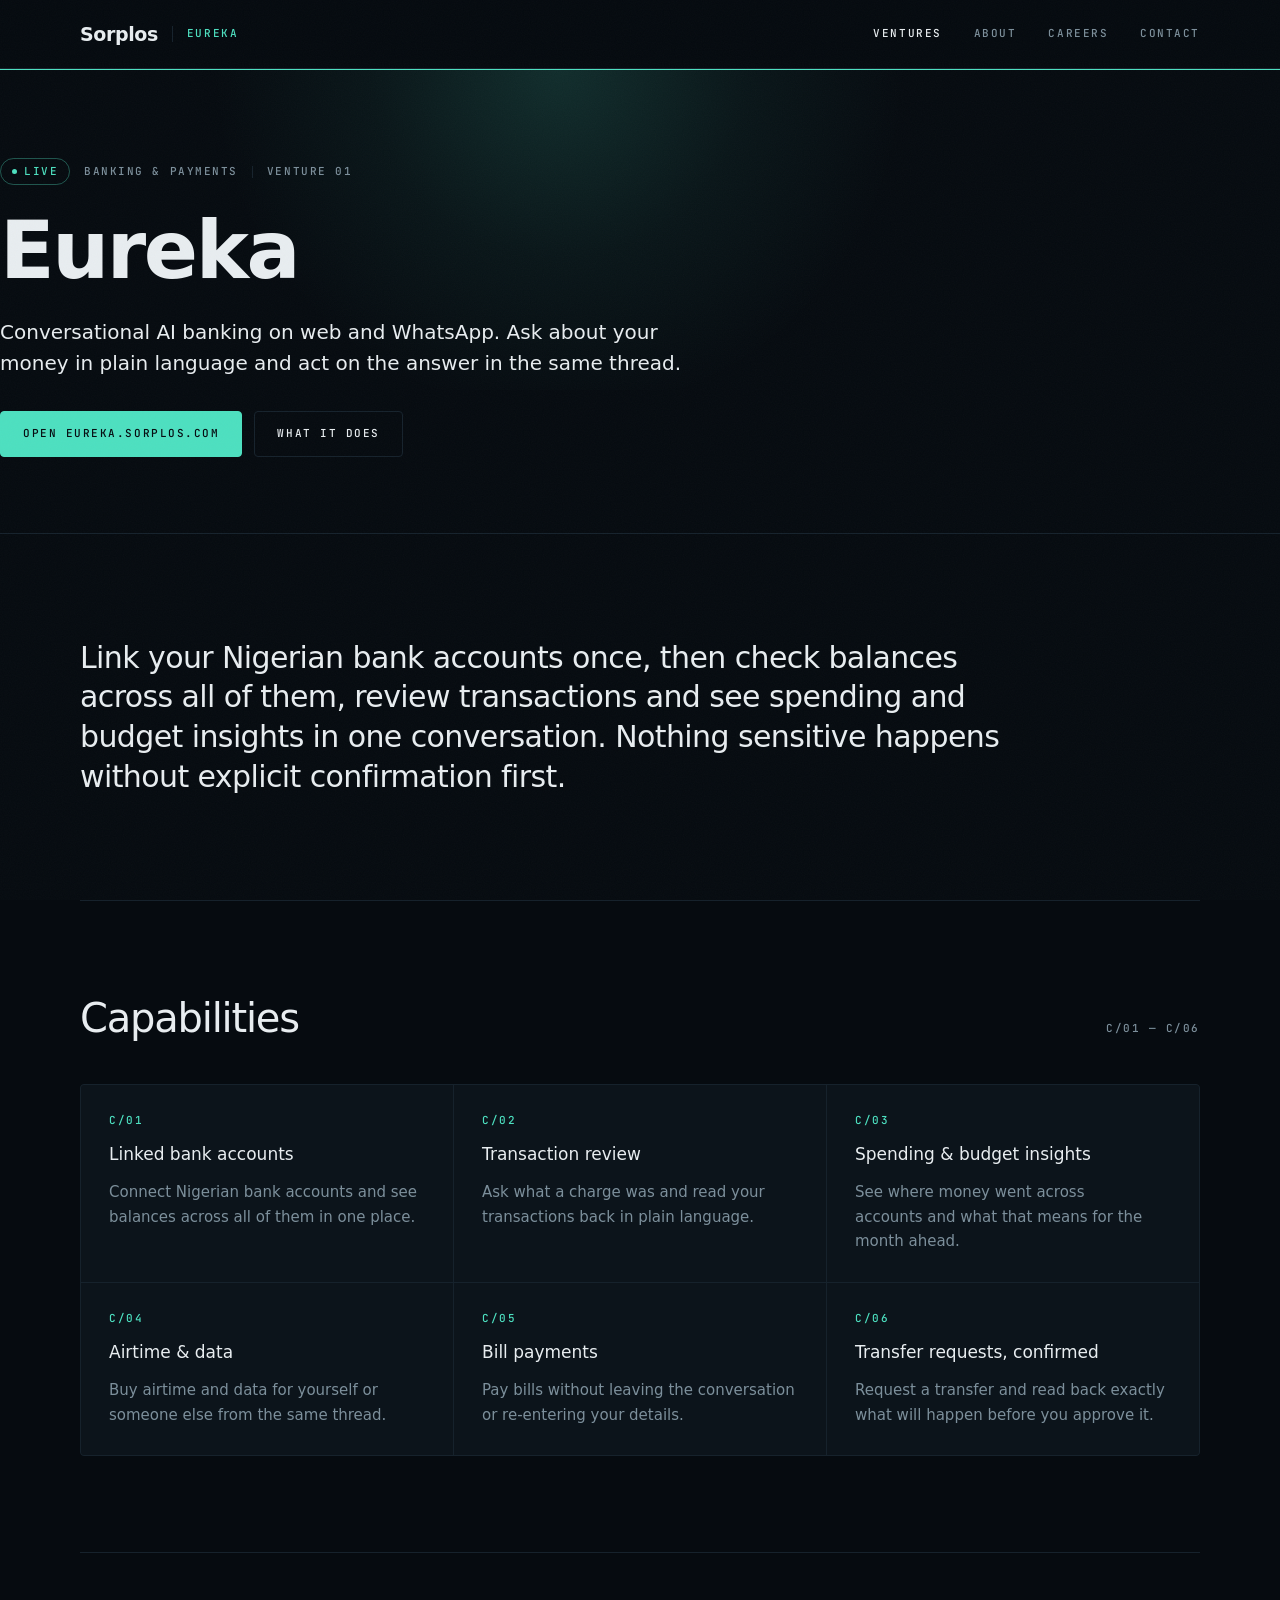
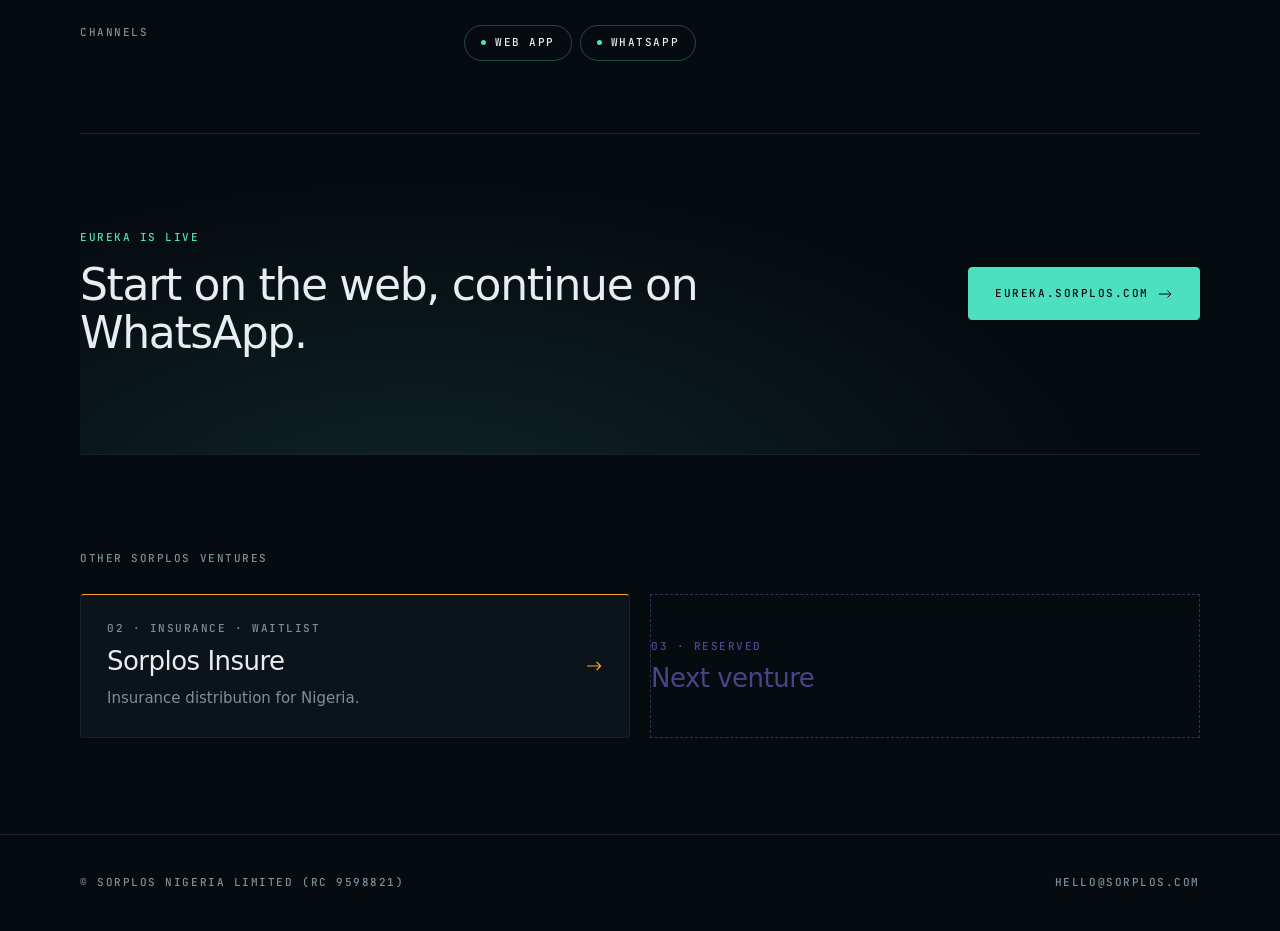
==== ventures/eureka.html @ 6241025c "first commit" ====
<!DOCTYPE html>
<html lang="en">
<head>
<meta charset="utf-8">
<meta name="viewport" content="width=device-width, initial-scale=1">
<title>Eureka — Conversational AI banking · Sorplos</title>
<meta name="description" content="Eureka is conversational AI banking on web and WhatsApp. Link your Nigerian bank accounts, check balances, review transactions, pay bills and request transfers — with confirmation before anything moves.">
<meta name="theme-color" content="#060B10">

<meta property="og:type" content="website">
<meta property="og:site_name" content="Sorplos">
<meta property="og:title" content="Eureka — Conversational AI banking · Sorplos">
<meta property="og:description" content="Ask about your money in plain language and act on the answer in the same thread. Web and WhatsApp, across your Nigerian bank accounts.">

<link rel="preconnect" href="https://api.fontshare.com">
<link rel="preconnect" href="https://fonts.googleapis.com">
<link rel="preconnect" href="https://fonts.gstatic.com" crossorigin>
<link href="https://api.fontshare.com/v2/css?f[]=clash-display@500,600&f[]=satoshi@400,500,700&display=swap" rel="stylesheet">
<link href="https://fonts.googleapis.com/css2?family=JetBrains+Mono:wght@500&display=swap" rel="stylesheet">
<link rel="stylesheet" href="../assets/css/site.css">
</head>
<body>

<div class="grain" aria-hidden="true"></div>

<header class="header">
  <div class="shell header__bar">
    <div class="lockup">
      <a class="wordmark" href="../index.html">Sorplos</a>
      <span class="lockup__divider"></span>
      <span class="mono lockup__venture">Eureka</span>
    </div>

    <nav class="nav" aria-label="Primary">
      <a class="nav__link mono" href="../index.html#ventures" aria-current="page">Ventures</a>
      <a class="nav__link mono" href="../index.html#spine">About</a>
      <a class="nav__link mono" href="../index.html#careers">Careers</a>
      <a class="nav__link mono" href="../index.html#footer">Contact</a>
    </nav>

    <button class="menu-toggle" type="button" aria-expanded="false" aria-controls="mobile-nav" aria-label="Open menu" data-menu-toggle>
      <span></span>
      <span></span>
    </button>
  </div>

  <nav class="mobile-nav" id="mobile-nav" aria-label="Primary, mobile" data-mobile-nav>
    <div class="shell mobile-nav__inner">
      <a class="mobile-nav__link mono" href="../index.html#ventures">Ventures</a>
      <a class="mobile-nav__link mono" href="../index.html#spine">About</a>
      <a class="mobile-nav__link mono" href="../index.html#careers">Careers</a>
      <a class="mobile-nav__link mono" href="../index.html#footer">Contact</a>
    </div>
  </nav>
</header>

<main id="top">

  <!-- Venture hero — one accent owns the surface. -->
  <section class="venture-hero">
    <div class="venture-hero__glow" aria-hidden="true"></div>
    <div class="shell venture-hero__inner">
      <div class="venture-hero__meta">
        <span class="pill pill--live mono"><span class="pill__dot"></span>Live</span>
        <span class="mono eyebrow">Banking &amp; payments</span>
        <span class="venture-hero__divider"></span>
        <span class="mono eyebrow">Venture 01</span>
      </div>
      <h1 class="venture-hero__title">Eureka</h1>
      <p class="venture-hero__lede">Conversational AI banking on web and WhatsApp. Ask about your money in plain language and act on the answer in the same thread.</p>
      <div class="hero__actions">
        <a class="btn btn--accent mono" href="https://eureka.sorplos.com">Open eureka.sorplos.com</a>
        <a class="btn btn--ghost mono" href="#capabilities">What it does</a>
      </div>
    </div>
  </section>

  <div class="rule"></div>

  <div class="shell">

    <section class="statement-block">
      <p class="statement statement--sm">Link your Nigerian bank accounts once, then check balances across all of them, review transactions and see spending and budget insights in one conversation. Nothing sensitive happens without explicit confirmation first.</p>
    </section>

    <div class="rule"></div>

    <!-- Capabilities -->
    <section class="section" id="capabilities">
      <div class="section__head">
        <h2 class="h2 h2--sm">Capabilities</h2>
        <span class="mono eyebrow">C/01 — C/06</span>
      </div>

      <div class="capabilities">
        <div class="capability">
          <span class="mono capability__index">C/01</span>
          <span class="capability__title">Linked bank accounts</span>
          <p class="body">Connect Nigerian bank accounts and see balances across all of them in one place.</p>
        </div>
        <div class="capability">
          <span class="mono capability__index">C/02</span>
          <span class="capability__title">Transaction review</span>
          <p class="body">Ask what a charge was and read your transactions back in plain language.</p>
        </div>
        <div class="capability">
          <span class="mono capability__index">C/03</span>
          <span class="capability__title">Spending &amp; budget insights</span>
          <p class="body">See where money went across accounts and what that means for the month ahead.</p>
        </div>
        <div class="capability">
          <span class="mono capability__index">C/04</span>
          <span class="capability__title">Airtime &amp; data</span>
          <p class="body">Buy airtime and data for yourself or someone else from the same thread.</p>
        </div>
        <div class="capability">
          <span class="mono capability__index">C/05</span>
          <span class="capability__title">Bill payments</span>
          <p class="body">Pay bills without leaving the conversation or re-entering your details.</p>
        </div>
        <div class="capability">
          <span class="mono capability__index">C/06</span>
          <span class="capability__title">Transfer requests, confirmed</span>
          <p class="body">Request a transfer and read back exactly what will happen before you approve it.</p>
        </div>
      </div>
    </section>

    <div class="rule"></div>

    <!-- Channels -->
    <section class="channels">
      <span class="mono eyebrow">Channels</span>
      <div class="tags">
        <span class="pill pill--channel mono"><span class="pill__dot"></span>Web app</span>
        <span class="pill pill--channel mono"><span class="pill__dot"></span>WhatsApp</span>
      </div>
    </section>

    <div class="rule"></div>

    <!-- CTA -->
    <section class="cta-band">
      <div class="cta-band__glow" aria-hidden="true"></div>
      <div class="cta-band__inner">
        <div class="cta-band__copy">
          <span class="mono lockup__venture">Eureka is live</span>
          <p class="cta-band__line">Start on the web, continue on WhatsApp.</p>
        </div>
        <a class="btn btn--accent mono" href="https://eureka.sorplos.com">eureka.sorplos.com
          <svg width="14" height="10" viewBox="0 0 14 10" fill="none" aria-hidden="true"><path d="M0 5h12M8.5 1.5 12 5l-3.5 3.5" stroke="currentColor" stroke-width="1"/></svg>
        </a>
      </div>
    </section>

    <div class="rule"></div>

    <!-- Cross-links -->
    <section class="section">
      <div class="section__title" style="padding-bottom:28px">
        <span class="mono eyebrow">Other Sorplos ventures</span>
      </div>
      <div class="cross-links">
        <a class="cross-link" href="https://insure.sorplos.com">
          <div class="cross-link__text">
            <span class="mono eyebrow">02 · Insurance · Waitlist</span>
            <span class="h3">Sorplos Insure</span>
            <span class="body">Insurance distribution for Nigeria.</span>
          </div>
          <svg width="16" height="12" viewBox="0 0 14 10" fill="none" aria-hidden="true"><path d="M0 5h12M8.5 1.5 12 5l-3.5 3.5" stroke="#F5A524" stroke-width="1"/></svg>
        </a>
        <div class="cross-link--reserved">
          <span class="mono">03 · Reserved</span>
          <span class="h3">Next venture</span>
        </div>
      </div>
    </section>

  </div>
</main>

<footer class="footer footer--slim">
  <span class="mono">© Sorplos Nigeria Limited (RC 9598821)</span>
  <a class="mono" href="mailto:hello@sorplos.com">hello@sorplos.com</a>
</footer>

<script src="../assets/js/site.js" defer></script>
</body>
</html>
---- assets/css/site.css ----
/* ============================================================
   Sorplos — corporate site
   Tokens and components transcribed from "Sorplos Website.dc.html"
   (artboard 01 / Token sheet is the source of truth for values).
   ============================================================ */

/* ---------- 01 · Tokens ---------- */

:root {
  /* Palette */
  --ink:        #060B10; /* page base            */
  --ink-raised: #0C141B; /* cards                */
  --ink-hover:  #0E1820; /* card hover           */
  --hairline:   #16222C; /* 1px borders only     */
  --bone:       #E8EDF0; /* primary text         */
  --muted:      #7C8F9B; /* secondary text       */
  --eureka:     #4DE0C0; /* venture 01           */
  --insure:     #F5A524; /* venture 02           */
  --reserved:   #8B7CFF; /* held for venture 03  */

  /* Type */
  --font-display: 'Clash Display', ui-sans-serif, system-ui, sans-serif;
  --font-body: 'Satoshi', system-ui, -apple-system, 'Segoe UI', sans-serif;
  --font-mono: 'JetBrains Mono', ui-monospace, 'SFMono-Regular', Menlo, monospace;

  /* Geometry */
  --radius: 4px;
  --radius-sm: 2px;
  --shell: 1280px;
  --gutter: 80px;
  --header-h: 68px;

  /* Surface */
  --grain-opacity: 0.03;
}

/* ---------- 02 · Base ---------- */

*, *::before, *::after { box-sizing: border-box; }

html { scroll-behavior: smooth; scroll-padding-top: calc(var(--header-h) + 16px); }

body {
  margin: 0;
  background: var(--ink);
  color: var(--bone);
  font-family: var(--font-body);
  font-size: 17px;
  line-height: 1.6;
  -webkit-font-smoothing: antialiased;
  text-rendering: optimizeLegibility;
}

a { color: var(--bone); text-decoration: none; }
a:hover { color: var(--eureka); }

h1, h2, h3, p { margin: 0; }
button { font: inherit; }
svg { display: block; }

*:focus-visible { outline: 2px solid var(--eureka); outline-offset: 3px; }

/* The hero's ambient glows are meant to bleed past the shell into the gutter.
   Clipping here — on a full-viewport-width block — contains them at the window
   edge instead of the content edge, so they never add horizontal scroll.
   `clip` rather than `hidden`: it creates no scroll container. */
main { overflow-x: clip; }

.shell {
  max-width: var(--shell);
  margin: 0 auto;
  padding: 0 var(--gutter);
}

.rule { height: 1px; background: var(--hairline); }

.visually-hidden {
  position: absolute;
  width: 1px; height: 1px;
  margin: -1px; padding: 0;
  overflow: hidden;
  clip: rect(0 0 0 0);
  white-space: nowrap;
  border: 0;
}

/* Film grain — one fixed overlay for the whole page, never interactive. */
.grain {
  position: fixed;
  inset: 0;
  z-index: 100;
  pointer-events: none;
  opacity: var(--grain-opacity);
  background-image: url('data:image/svg+xml,%3Csvg xmlns=%22http://www.w3.org/2000/svg%22 width=%22140%22 height=%22140%22%3E%3Cfilter id=%22n%22%3E%3CfeTurbulence type=%22fractalNoise%22 baseFrequency=%220.85%22 numOctaves=%223%22/%3E%3C/filter%3E%3Crect width=%22140%22 height=%22140%22 filter=%22url(%23n)%22/%3E%3C/svg%3E');
}

/* ---------- 03 · Type scale ---------- */

.mono {
  font-family: var(--font-mono);
  font-weight: 500;
  font-size: 11px;
  letter-spacing: 0.14em;
  text-transform: uppercase;
  line-height: 1.4;
}

.eyebrow { color: var(--muted); }

.display {
  font-family: var(--font-display);
  font-weight: 600;
  font-size: 68px;
  line-height: 1.02;
  letter-spacing: -0.03em;
  color: var(--bone);
  text-wrap: pretty;
}

.h2 {
  font-family: var(--font-display);
  font-weight: 500;
  font-size: 44px;
  line-height: 1.08;
  letter-spacing: -0.03em;
  color: var(--bone);
  text-wrap: pretty;
}

.h2--sm { font-size: 40px; }

.h3 {
  font-family: var(--font-display);
  font-weight: 500;
  font-size: 26px;
  line-height: 1.15;
  letter-spacing: -0.02em;
  color: var(--bone);
}

.h3--lg { font-size: 32px; }

.lede {
  max-width: 600px;
  font-size: 18px;
  line-height: 1.6;
  color: var(--muted);
  text-wrap: pretty;
}

.body { font-size: 15px; line-height: 1.65; color: var(--muted); text-wrap: pretty; }

/* Standalone statement paragraph — the "thesis" block between sections. */
.statement {
  font-family: var(--font-display);
  font-weight: 500;
  font-size: 34px;
  line-height: 1.28;
  letter-spacing: -0.02em;
  color: var(--bone);
  text-wrap: pretty;
}

.statement--sm { font-size: 30px; line-height: 1.32; }

/* ---------- 04 · Buttons, pills, arrows ---------- */

.btn {
  display: inline-flex;
  align-items: center;
  gap: 10px;
  border: 1px solid var(--hairline);
  border-radius: var(--radius);
  padding: 14px 22px;
  color: var(--bone);
  transition: background 0.2s ease, border-color 0.2s ease, color 0.2s ease;
}

.btn--primary { border-color: var(--bone); background: var(--bone); color: var(--ink); }
.btn--primary:hover { background: var(--eureka); border-color: var(--eureka); color: var(--ink); }

.btn--ghost:hover { border-color: var(--eureka); color: var(--eureka); }

/* Accent-filled button, used on a venture page where one colour owns the surface. */
.btn--accent { border-color: var(--eureka); background: var(--eureka); color: var(--ink); }
.btn--accent:hover { background: var(--ink); color: var(--eureka); }

.pill {
  display: inline-flex;
  align-items: center;
  gap: 7px;
  border: 1px solid var(--hairline);
  border-radius: 999px;
  padding: 5px 11px;
  color: var(--muted);
  white-space: nowrap;
}

.pill__dot { width: 5px; height: 5px; border-radius: 999px; background: currentColor; }

.pill--live { border-color: rgba(77, 224, 192, 0.35); color: var(--eureka); }
.pill--waitlist { border-color: rgba(245, 165, 36, 0.35); color: var(--insure); }
.pill--reserved { border-style: dashed; border-color: rgba(139, 124, 255, 0.4); color: var(--reserved); }

.pill--channel {
  gap: 9px;
  padding: 9px 16px;
  border-color: rgba(77, 224, 192, 0.3);
  color: var(--bone);
}
.pill--channel .pill__dot { background: var(--eureka); }

.tags { display: flex; flex-wrap: wrap; gap: 8px; }

.arrow-link {
  display: inline-flex;
  align-items: center;
  gap: 10px;
  color: var(--eureka);
}

/* ---------- 05 · Header ---------- */

.header {
  position: sticky;
  top: 0;
  z-index: 50;
  background: rgba(6, 11, 16, 0.92);
  backdrop-filter: blur(12px);
  -webkit-backdrop-filter: blur(12px);
  border-bottom: 1px solid var(--hairline);
}

.header__bar {
  height: var(--header-h);
  display: flex;
  align-items: center;
  justify-content: space-between;
  gap: 24px;
}

.wordmark {
  font-family: var(--font-display);
  font-weight: 600;
  font-size: 19px;
  letter-spacing: -0.02em;
  color: var(--bone);
}

.wordmark:hover { color: var(--bone); }

/* "Sorplos | Eureka" lockup on a venture page. */
.lockup { display: flex; align-items: center; gap: 14px; }
.lockup__divider { width: 1px; height: 16px; background: var(--hairline); }
.lockup__venture { color: var(--eureka); }

.nav { display: flex; align-items: center; gap: 32px; }
.nav__link { color: var(--muted); transition: color 0.2s ease; }
.nav__link:hover, .nav__link[aria-current='page'] { color: var(--bone); }

/* Ventures dropdown */
.nav__menu { position: relative; }

.nav__trigger {
  background: none;
  border: 0;
  padding: 10px 0; /* larger hit target, and shortens the gap to the panel */
  cursor: pointer;
  display: flex;
  align-items: center;
  gap: 7px;
  color: var(--bone);
}

.nav__chevron { transition: transform 0.2s ease; }
.nav__trigger[aria-expanded='true'] .nav__chevron { transform: rotate(180deg); }

.nav__dropdown {
  display: none;
  position: absolute;
  top: calc(100% + 6px);
  left: -16px;
  width: 236px;
  background: var(--ink-raised);
  border: 1px solid var(--hairline);
  border-radius: var(--radius);
  padding: 6px;
  flex-direction: column;
}

.nav__menu.is-open .nav__dropdown { display: flex; }

/* Invisible bridge across the gap under the trigger. Without it the pointer
   leaves .nav__menu on the way down and the panel closes before you reach it. */
.nav__dropdown::before {
  content: '';
  position: absolute;
  top: -10px;
  left: 0;
  right: 0;
  height: 10px;
}

.nav__item {
  display: flex;
  align-items: center;
  gap: 10px;
  padding: 11px 12px;
  border-radius: var(--radius-sm);
  font-size: 14px;
  color: var(--bone);
}

.nav__item:hover { background: var(--ink); color: var(--bone); }

.nav__item .dot { width: 5px; height: 5px; border-radius: 999px; flex: none; }
.dot--eureka { background: var(--eureka); }
.dot--insure { background: var(--insure); }
.dot--reserved { border: 1px dashed var(--reserved); }

.nav__status { margin-left: auto; color: var(--muted); }
.nav__item--reserved { color: rgba(139, 124, 255, 0.5); cursor: default; }

/* Mobile menu toggle — two bars, per the 390 artboard. */
.menu-toggle {
  display: none;
  width: 44px;
  height: 44px;
  margin-right: -10px;
  background: none;
  border: 0;
  padding: 0;
  cursor: pointer;
  flex-direction: column;
  justify-content: center;
  align-items: flex-end;
  gap: 5px;
}

.menu-toggle span { display: block; height: 1px; background: var(--bone); }
.menu-toggle span:first-child { width: 20px; }
.menu-toggle span:last-child { width: 14px; }

.mobile-nav { display: none; border-top: 1px solid var(--hairline); }
.mobile-nav.is-open { display: block; }

.mobile-nav__inner { padding: 12px 0 20px; display: flex; flex-direction: column; }

.mobile-nav__link {
  min-height: 48px;
  display: flex;
  align-items: center;
  gap: 10px;
  color: var(--bone);
  border-bottom: 1px solid var(--hairline);
}

.mobile-nav__link:last-child { border-bottom: 0; }
.mobile-nav__status { margin-left: auto; color: var(--muted); }

/* ---------- 06 · Hero ---------- */

.hero { padding: 96px 0 88px; display: flex; flex-direction: column; gap: 76px; }
.hero__copy { max-width: 760px; display: flex; flex-direction: column; gap: 26px; }
.hero__actions { display: flex; gap: 12px; padding-top: 6px; }

/* ---------- 07 · Spine diagram ---------- */

.spine { position: relative; padding-top: 8px; }

.spine__head { display: flex; align-items: center; }

.spine__node {
  display: inline-flex;
  align-items: center;
  gap: 9px;
  flex: none;
  border: 1px solid var(--hairline);
  border-radius: var(--radius-sm);
  background: var(--ink-raised);
  padding: 9px 13px;
  color: var(--bone);
}

.spine__node .dot { width: 5px; height: 5px; border-radius: 999px; background: var(--bone); }

.spine__line {
  position: relative;
  flex: 1;
  height: 1px;
  background: var(--hairline);
  transform-origin: left;
  animation: sp-spine 0.55s ease-out 0.18s both;
}

/* Vertical rail — the same signal path, mobile orientation. */
.spine__rail { display: none; }

.pulse {
  position: absolute;
  top: -1px;
  left: 0;
  width: 3px;
  height: 3px;
  border-radius: 999px;
  animation: sp-travel 18s linear var(--delay, 0s) infinite;
}

.pulse--eureka { background: var(--eureka); box-shadow: 0 0 8px 2px rgba(77, 224, 192, 0.55); }
.pulse--insure { background: var(--insure); box-shadow: 0 0 8px 2px rgba(245, 165, 36, 0.55); }
.pulse--reserved { background: var(--reserved); box-shadow: 0 0 8px 2px rgba(139, 124, 255, 0.45); }

.spine__branches { display: grid; grid-template-columns: repeat(3, 1fr); }

.branch {
  display: flex;
  flex-direction: column;
  align-items: flex-start;
  color: var(--hairline);
  transition: color 0.2s ease;
}

.branch--eureka:hover { color: var(--eureka); }
.branch--insure:hover { color: var(--insure); }
.branch--reserved { color: var(--reserved); opacity: 0.32; }

.branch__stem {
  width: 1px;
  height: 44px;
  background: currentColor;
  margin-left: 56px;
  transform-origin: top;
  animation: sp-branch 0.3s ease-out var(--delay, 0.6s) both;
}

.branch__card {
  width: min(288px, 100%);
  border: 1px solid currentColor;
  border-radius: var(--radius);
  background: var(--ink-raised);
  padding: 18px 20px;
  display: flex;
  flex-direction: column;
  gap: 10px;
  transition: transform 0.2s ease, background 0.2s ease;
  animation: sp-rise 0.5s ease-out var(--rise-delay, 0.9s) both;
}

/* The accent lives on the branch wrapper, so the card must not claim
   the global link hover colour and light its own border the wrong shade. */
.branch__card, .branch__card:hover { color: inherit; }
.branch__card:hover { transform: translateY(-2px); background: var(--ink-hover); }

.branch__head { display: flex; align-items: center; justify-content: space-between; }
.branch__index { color: var(--muted); }
.branch__name { font-family: var(--font-display); font-weight: 500; font-size: 26px; letter-spacing: -0.02em; color: var(--bone); }
.branch__meta { color: var(--muted); }

.branch__led { width: 6px; height: 6px; border-radius: 999px; flex: none; }
.led--eureka { background: var(--eureka); box-shadow: 0 0 7px rgba(77, 224, 192, 0.6); }
.led--insure { background: var(--insure); box-shadow: 0 0 7px rgba(245, 165, 36, 0.6); }
.led--reserved { border: 1px dashed var(--reserved); }

.branch--reserved .branch__card {
  border: 1px dashed var(--reserved);
  background: none;
  min-height: 104px;
}
.branch--reserved .branch__index { color: var(--reserved); }
.branch--reserved .branch__meta { margin-top: auto; color: var(--reserved); }

/* ---------- 08 · Statement ---------- */

.statement-block { padding: 104px 0; max-width: 940px; }

/* ---------- 09 · Ventures ---------- */

.section { padding: 96px 0; }

.section__head {
  display: flex;
  align-items: baseline;
  justify-content: space-between;
  gap: 24px;
  padding-bottom: 44px;
}

.section__title { display: flex; flex-direction: column; gap: 14px; }

/* auto-fit keeps 3 cards on one row at 1280 and pairs them into rows of two
   from four cards up — the behaviour shown in the "four cards" variant. */
.ventures {
  display: grid;
  grid-template-columns: repeat(auto-fit, minmax(330px, 1fr));
  gap: 24px;
}

.venture {
  color: var(--hairline);
  border: 1px solid currentColor;
  border-radius: var(--radius);
  background: var(--ink-raised);
  padding: 32px;
  display: flex;
  flex-direction: column;
  gap: 20px;
  transition: transform 0.2s ease, background 0.2s ease, color 0.2s ease;
}

.venture:hover { transform: translateY(-2px); background: var(--ink-hover); }

.venture--eureka { border-top-color: var(--eureka); }
.venture--eureka:hover { color: var(--eureka); border-top-color: var(--eureka); }

.venture--insure { border-top-color: var(--insure); }
.venture--insure:hover { color: var(--insure); border-top-color: var(--insure); }

.venture__head { display: flex; align-items: center; justify-content: space-between; gap: 16px; }
.venture__index { color: var(--muted); }
.venture__summary { margin-top: 8px; font-size: 17px; line-height: 1.5; color: var(--bone); }

.venture__go {
  margin-top: auto;
  padding-top: 8px;
  display: flex;
  align-items: center;
  gap: 10px;
}

.venture--eureka .venture__go { color: var(--eureka); }
.venture--insure .venture__go { color: var(--insure); }

.venture--reserved {
  border: 1px dashed rgba(139, 124, 255, 0.32);
  background: none;
  padding: 32px;
  display: flex;
  flex-direction: column;
  gap: 16px;
  min-height: 260px;
}

.venture--reserved .venture__index { color: rgba(139, 124, 255, 0.55); }
.venture--reserved .h3 { margin-top: auto; color: rgba(139, 124, 255, 0.5); }

/* ---------- 10 · Shared spine (about) ---------- */

.split { display: grid; grid-template-columns: 400px 1fr; gap: 80px; }
.split__aside { display: flex; flex-direction: column; gap: 14px; }
.split__body { display: flex; flex-direction: column; border-top: 1px solid var(--hairline); }

.trait {
  display: flex;
  gap: 24px;
  padding: 28px 0;
  border-bottom: 1px solid var(--hairline);
}

.trait svg { flex: none; margin-top: 3px; }
.trait__text { display: flex; flex-direction: column; gap: 7px; }
.trait__title { font-size: 17px; color: var(--bone); }
.trait__body { max-width: 620px; }

/* ---------- 11 · Operating principles ---------- */

/* 1px grid gaps on a hairline background draw the dividers. The offset from
   the section label must be margin, not padding — padding would render the
   hairline background as a solid slab above the first row. */
.principles {
  margin-top: 44px;
  display: grid;
  grid-template-columns: repeat(3, 1fr);
  gap: 1px;
  background: var(--hairline);
}

.principle {
  background: var(--ink);
  display: flex;
  flex-direction: column;
  gap: 14px;
  padding: 0 40px;
}

.principle:first-child { padding-left: 0; }
.principle:last-child { padding-right: 0; }

.principle__index--01 { color: var(--eureka); }
.principle__index--02 { color: var(--insure); }
.principle__index--03 { color: var(--reserved); }

/* ---------- 12 · Partners ---------- */

.partners { padding: 72px 0; display: flex; flex-direction: column; gap: 26px; }
.partners__row { display: flex; flex-wrap: wrap; align-items: center; gap: 40px; }

.partners__name {
  font-family: var(--font-mono);
  font-weight: 500;
  font-size: 13px;
  letter-spacing: 0.1em;
  text-transform: uppercase;
  color: var(--muted);
}

.partners__divider { width: 1px; height: 14px; background: var(--hairline); }

/* ---------- 13 · Careers strip ---------- */

.careers {
  padding: 64px 0;
  display: flex;
  align-items: center;
  justify-content: space-between;
  gap: 40px;
}

.careers__line {
  font-family: var(--font-display);
  font-weight: 500;
  font-size: 30px;
  line-height: 1.2;
  letter-spacing: -0.02em;
  color: var(--bone);
  text-wrap: pretty;
}

.careers .arrow-link { flex: none; }

/* ---------- 14 · Footer ---------- */

.footer { border-top: 1px solid var(--hairline); background: var(--ink); }

.footer__grid {
  padding: 64px 0 40px;
  display: grid;
  grid-template-columns: 1.4fr 1fr 1fr 1fr;
  gap: 40px;
}

.footer__col { display: flex; flex-direction: column; gap: 14px; }
.footer__col a { font-size: 15px; }
.footer__venture { display: flex; align-items: center; gap: 9px; }
.footer__reserved { display: flex; align-items: center; gap: 9px; color: rgba(139, 124, 255, 0.5); }

.footer__base { padding: 0 0 56px; }
.footer__legal { padding-top: 24px; display: flex; justify-content: space-between; gap: 24px; }
.footer__legal * { color: var(--muted); }

/* Slim footer used on venture pages. */
.footer--slim {
  padding: 40px var(--gutter);
  display: flex;
  justify-content: space-between;
  gap: 24px;
}
.footer--slim * { color: var(--muted); }

/* ---------- 15 · Venture page ---------- */

.venture-hero {
  position: relative;
  border-top: 1px solid var(--eureka);
  overflow: hidden;
}

.venture-hero__glow {
  position: absolute;
  top: -320px;
  left: 14%;
  width: 760px;
  height: 640px;
  pointer-events: none;
  background: radial-gradient(circle, rgba(77, 224, 192, 0.16) 0%, rgba(77, 224, 192, 0.05) 38%, rgba(6, 11, 16, 0) 70%);
}

.venture-hero__inner {
  position: relative;
  padding: 88px 0 76px;
  display: flex;
  flex-direction: column;
  gap: 26px;
}

.venture-hero__meta { display: flex; flex-wrap: wrap; align-items: center; gap: 14px; }
.venture-hero__divider { width: 1px; height: 12px; background: var(--hairline); }

.venture-hero__title {
  font-family: var(--font-display);
  font-weight: 600;
  font-size: 80px;
  line-height: 1;
  letter-spacing: -0.03em;
  color: var(--bone);
}

.venture-hero__lede {
  max-width: 720px;
  font-size: 20px;
  line-height: 1.55;
  color: var(--bone);
  text-wrap: pretty;
}

.capabilities {
  display: grid;
  grid-template-columns: repeat(3, 1fr);
  gap: 1px;
  background: var(--hairline);
  border: 1px solid var(--hairline);
  border-radius: var(--radius);
  overflow: hidden;
}

.capability {
  background: var(--ink-raised);
  padding: 28px;
  display: flex;
  flex-direction: column;
  gap: 12px;
}

.capability__index { color: var(--eureka); }
.capability__title { font-size: 17px; color: var(--bone); }

.channels {
  padding: 72px 0;
  display: grid;
  grid-template-columns: 320px 1fr;
  gap: 64px;
  align-items: start;
}

.cta-band { position: relative; padding: 96px 0; overflow: hidden; }

.cta-band__glow {
  position: absolute;
  inset: 0;
  pointer-events: none;
  background: radial-gradient(ellipse at 30% 120%, rgba(77, 224, 192, 0.12) 0%, rgba(6, 11, 16, 0) 62%);
}

.cta-band__inner {
  position: relative;
  display: flex;
  align-items: center;
  justify-content: space-between;
  gap: 48px;
}

.cta-band__copy { display: flex; flex-direction: column; gap: 16px; }

.cta-band__line {
  max-width: 640px;
  font-family: var(--font-display);
  font-weight: 500;
  font-size: 44px;
  line-height: 1.1;
  letter-spacing: -0.03em;
  color: var(--bone);
  text-wrap: pretty;
}

.cta-band .btn { flex: none; padding: 18px 26px; }

.cross-links { display: grid; grid-template-columns: 1fr 1fr; gap: 20px; }

.cross-link {
  color: var(--hairline);
  border: 1px solid currentColor;
  border-top-color: var(--insure);
  border-radius: var(--radius);
  background: var(--ink-raised);
  padding: 26px;
  display: flex;
  align-items: center;
  justify-content: space-between;
  gap: 24px;
  transition: transform 0.2s ease, color 0.2s ease;
}

.cross-link:hover { color: var(--insure); transform: translateY(-2px); }
.cross-link__text { display: flex; flex-direction: column; gap: 10px; }
.cross-link svg { flex: none; }

.cross-link--reserved {
  border: 1px dashed rgba(139, 124, 255, 0.32);
  background: none;
  display: flex;
  flex-direction: column;
  justify-content: center;
  gap: 10px;
}

.cross-link--reserved .mono { color: rgba(139, 124, 255, 0.55); }
.cross-link--reserved .h3 { color: rgba(139, 124, 255, 0.5); }

/* ---------- 16 · Motion ---------- */

@keyframes sp-spine    { from { transform: scaleX(0); } to { transform: scaleX(1); } }
@keyframes sp-branch   { from { transform: scaleY(0); } to { transform: scaleY(1); } }
@keyframes sp-branch-h { from { transform: scaleX(0); } to { transform: scaleX(1); } }
@keyframes sp-rise     { from { opacity: 0; transform: translateY(8px); } to { opacity: 1; transform: none; } }

@keyframes sp-travel {
  0%   { opacity: 0; left: 0%; }
  3%   { opacity: 1; }
  26%  { opacity: 1; left: 100%; }
  30%  { opacity: 0; left: 100%; }
  100% { opacity: 0; left: 100%; }
}

@keyframes sp-travel-v {
  0%   { opacity: 0; top: 0%; }
  3%   { opacity: 1; }
  26%  { opacity: 1; top: 100%; }
  30%  { opacity: 0; top: 100%; }
  100% { opacity: 0; top: 100%; }
}

.rise { animation: sp-rise 0.6s ease-out var(--delay, 0s) both; }

/* ---------- 16b · Liveliness ---------- */

/* Scroll reveals. The attribute is added by JS, so with JS off nothing is
   ever hidden — content simply renders static. */
[data-reveal] { opacity: 0; transform: translateY(14px); }

[data-reveal].is-in {
  opacity: 1;
  transform: none;
  transition:
    opacity 0.7s cubic-bezier(0.2, 0.6, 0.2, 1) var(--reveal-delay, 0s),
    transform 0.7s cubic-bezier(0.2, 0.6, 0.2, 1) var(--reveal-delay, 0s);
}

/* A signal runs the length of each hairline as it comes into view — the spine
   motif applied to every divider on the site. */
.rule { position: relative; overflow: hidden; }

.rule::after {
  content: '';
  position: absolute;
  inset: 0;
  opacity: 0; /* idle state — the sweep classes drive it */
  background: linear-gradient(90deg,
    transparent 0%,
    rgba(77, 224, 192, 0) 30%,
    rgba(77, 224, 192, 0.5) 50%,
    rgba(77, 224, 192, 0) 70%,
    transparent 100%);
}

/* Direction follows travel: scrolling down sweeps left to right, scrolling
   back up sweeps right to left. JS toggles these, so the sweep replays each
   time a divider comes back into view. */
.rule.sweep-ltr::after { animation: sp-sweep-ltr 3.2s ease-in-out 0.1s 1; }
.rule.sweep-rtl::after { animation: sp-sweep-rtl 3.2s ease-in-out 0.1s 1; }

@keyframes sp-sweep-ltr {
  0%   { opacity: 0; transform: translateX(-101%); }
  12%  { opacity: 1; }
  88%  { opacity: 1; }
  100% { opacity: 0; transform: translateX(101%); }
}

@keyframes sp-sweep-rtl {
  0%   { opacity: 0; transform: translateX(101%); }
  12%  { opacity: 1; }
  88%  { opacity: 1; }
  100% { opacity: 0; transform: translateX(-101%); }
}

/* Status LEDs breathe, so a live venture never looks like a static screenshot. */
@keyframes sp-breathe-eureka {
  0%, 100% { box-shadow: 0 0 7px rgba(77, 224, 192, 0.55); }
  50%      { box-shadow: 0 0 13px 2px rgba(77, 224, 192, 0.9); }
}

@keyframes sp-breathe-insure {
  0%, 100% { box-shadow: 0 0 7px rgba(245, 165, 36, 0.55); }
  50%      { box-shadow: 0 0 13px 2px rgba(245, 165, 36, 0.9); }
}

.led--eureka { animation: sp-breathe-eureka 3.4s ease-in-out infinite; }
.led--insure { animation: sp-breathe-insure 3.4s ease-in-out 1.2s infinite; }
.pill--live .pill__dot { animation: sp-breathe-eureka 3.4s ease-in-out infinite; }
.pill--waitlist .pill__dot { animation: sp-breathe-insure 3.4s ease-in-out 1.2s infinite; }

/* Ambient glow behind the hero. Two accents on one surface reads as the group. */
.hero { position: relative; isolation: isolate; }
.hero__copy, .hero .spine { position: relative; z-index: 1; }

.hero::before,
.hero::after {
  content: '';
  position: absolute;
  z-index: 0;
  pointer-events: none;
  border-radius: 50%;
}

.hero::before {
  top: -220px;
  left: -180px;
  width: 780px;
  height: 620px;
  background: radial-gradient(circle, rgba(77, 224, 192, 0.11) 0%, rgba(77, 224, 192, 0.035) 40%, transparent 70%);
  animation: sp-drift-a 24s ease-in-out infinite alternate;
}

.hero::after {
  top: 40px;
  right: -260px;
  width: 640px;
  height: 540px;
  background: radial-gradient(circle, rgba(245, 165, 36, 0.07) 0%, rgba(245, 165, 36, 0.02) 42%, transparent 70%);
  animation: sp-drift-b 31s ease-in-out infinite alternate;
}

@keyframes sp-drift-a {
  from { transform: translate3d(0, 0, 0) scale(1); }
  to   { transform: translate3d(70px, 40px, 0) scale(1.14); }
}

@keyframes sp-drift-b {
  from { transform: translate3d(0, 0, 0) scale(1.08); }
  to   { transform: translate3d(-60px, 50px, 0) scale(1); }
}

/* Venture cards pick up their accent as a glow, not just a border. */
.venture--eureka:hover { box-shadow: 0 20px 44px -28px rgba(77, 224, 192, 0.65); }
.venture--insure:hover { box-shadow: 0 20px 44px -28px rgba(245, 165, 36, 0.65); }
.branch--eureka .branch__card:hover { box-shadow: 0 16px 34px -24px rgba(77, 224, 192, 0.7); }
.branch--insure .branch__card:hover { box-shadow: 0 16px 34px -24px rgba(245, 165, 36, 0.7); }

/* ---------- 17 · Responsive ---------- */

/* Tablet — keep the desktop composition, relax the fixed columns. */
@media (max-width: 1080px) {
  :root { --gutter: 48px; }

  .display { font-size: 52px; }
  .h2 { font-size: 38px; }
  .h2--sm { font-size: 34px; }
  .statement { font-size: 28px; }
  .statement-block { padding: 80px 0; }
  .section { padding: 72px 0; }

  .spine__branches { grid-template-columns: repeat(3, 1fr); }
  .branch__stem { margin-left: 32px; }

  .split { grid-template-columns: 1fr; gap: 32px; }
  .principles { grid-template-columns: 1fr; }
  .principle { padding: 28px 0; }
  .principle:first-child { padding-top: 0; }
  .principle:last-child { padding-bottom: 0; }

  .capabilities { grid-template-columns: repeat(2, 1fr); }
  .channels { grid-template-columns: 1fr; gap: 20px; padding: 56px 0; }
  .venture-hero__title { font-size: 60px; }
  .cta-band__line { font-size: 34px; }
  .cta-band__inner { flex-direction: column; align-items: flex-start; gap: 28px; }

  .footer__grid { grid-template-columns: 1fr 1fr; gap: 32px; }
  .cross-links { grid-template-columns: 1fr; }
}

/* Mobile — the 390 artboard. */
@media (max-width: 720px) {
  :root { --gutter: 20px; --header-h: 58px; }

  body { font-size: 16px; }

  .nav { display: none; }
  .menu-toggle { display: flex; }
  .wordmark { font-size: 17px; }

  .display { font-size: 36px; line-height: 1.06; }
  .lede { font-size: 16px; }
  .h2 { font-size: 30px; }
  .h2--sm { font-size: 28px; }
  .h3--lg { font-size: 26px; }
  .statement, .statement--sm { font-size: 23px; line-height: 1.3; }

  /* Smaller glows, so the clip at the window edge lands where they are faint. */
  .hero::before { top: -150px; left: -170px; width: 460px; height: 420px; }
  .hero::after { top: 120px; right: -190px; width: 400px; height: 360px; }

  .hero { padding: 36px 0 8px; gap: 44px; }
  .hero__copy { gap: 20px; }
  .hero__actions { flex-direction: column; }
  .btn { justify-content: center; padding: 15px 20px; }

  .statement-block { padding: 44px 0; }
  .section { padding: 44px 0; }
  .section__head { flex-direction: column; align-items: flex-start; gap: 14px; padding-bottom: 24px; }
  .section__head > .mono:last-child { display: none; }

  /* Spine rotates onto a vertical rail. */
  .spine { padding: 8px 0 44px; }
  .spine__line { display: none; }

  /* Left padding clears the rail so each connector starts at it, not through it. */
  .spine__branches {
    position: relative;
    display: flex;
    flex-direction: column;
    gap: 16px;
    padding: 20px 0 20px 23px;
  }

  .spine__rail {
    display: block;
    position: absolute;
    left: 22px;
    top: 0;
    bottom: 0;
    width: 1px;
    background: var(--hairline);
    transform-origin: top;
    animation: sp-branch 0.6s ease-out 0.2s both;
  }

  .spine__rail .pulse { left: -1px; top: 0; animation-name: sp-travel-v; }

  .branch { flex-direction: row; align-items: center; }

  .branch__stem {
    width: 28px;
    height: 1px;
    margin-left: 0;
    transform-origin: left;
    animation-name: sp-branch-h;
  }

  .branch__card { width: auto; flex: 1; padding: 16px; }
  .branch__name { font-size: 22px; }
  .branch--reserved .branch__card { flex-direction: row; align-items: center; justify-content: space-between; min-height: 0; }
  .branch--reserved .branch__head { flex: 1; }
  .branch--reserved .branch__meta { margin-top: 0; }

  .ventures { grid-template-columns: 1fr; gap: 16px; }
  .venture { padding: 22px; gap: 14px; }
  .venture--reserved { min-height: 0; padding: 22px; flex-direction: row; align-items: center; justify-content: space-between; }
  .venture--reserved .h3 { margin-top: 0; font-size: 20px; }
  .venture--reserved .venture__index { order: 2; }
  .venture--reserved .body { display: none; }
  .venture__go { min-height: 44px; padding-top: 0; }

  .trait { gap: 16px; padding: 20px 0; }
  .trait__title { font-size: 16px; }

  .partners { padding: 44px 0; gap: 12px; }
  .partners__row { gap: 8px 20px; }
  .partners__name { font-size: 12px; }
  .partners__divider { display: none; }

  .careers { flex-direction: column; align-items: flex-start; gap: 16px; padding: 36px 0; }
  .careers__line { font-size: 22px; }
  .careers .arrow-link { min-height: 44px; }

  .footer__grid { grid-template-columns: 1fr; gap: 28px; padding: 36px 0 24px; }
  .footer__base { padding-bottom: 40px; }
  .footer__legal { flex-direction: column; gap: 10px; }
  .footer--slim { flex-direction: column; gap: 10px; padding: 32px var(--gutter) 40px; }

  .venture-hero__inner { padding: 40px 0 44px; gap: 20px; }
  .venture-hero__title { font-size: 44px; }
  .venture-hero__lede { font-size: 17px; }
  .venture-hero__glow { left: -20%; width: 520px; }
  .capabilities { grid-template-columns: 1fr; }
  .capability { padding: 22px; }
  .cta-band { padding: 44px 0; }
  .cta-band__line { font-size: 26px; }
  .cross-link { padding: 22px; }
}

/* ---------- 18 · Reduced motion ---------- */

@media (prefers-reduced-motion: reduce) {
  html { scroll-behavior: auto; }

  *, *::before, *::after {
    animation: none !important;
    transition: none !important;
  }

  /* Entrance animations use both to hold their start frame — release them. */
  .rise, .spine__line, .spine__rail, .branch__stem, .branch__card,
  [data-reveal], [data-reveal].is-in {
    opacity: 1 !important;
    transform: none !important;
  }

  .pulse { display: none; }
  .rule::after, .hero::before, .hero::after { display: none; }
}
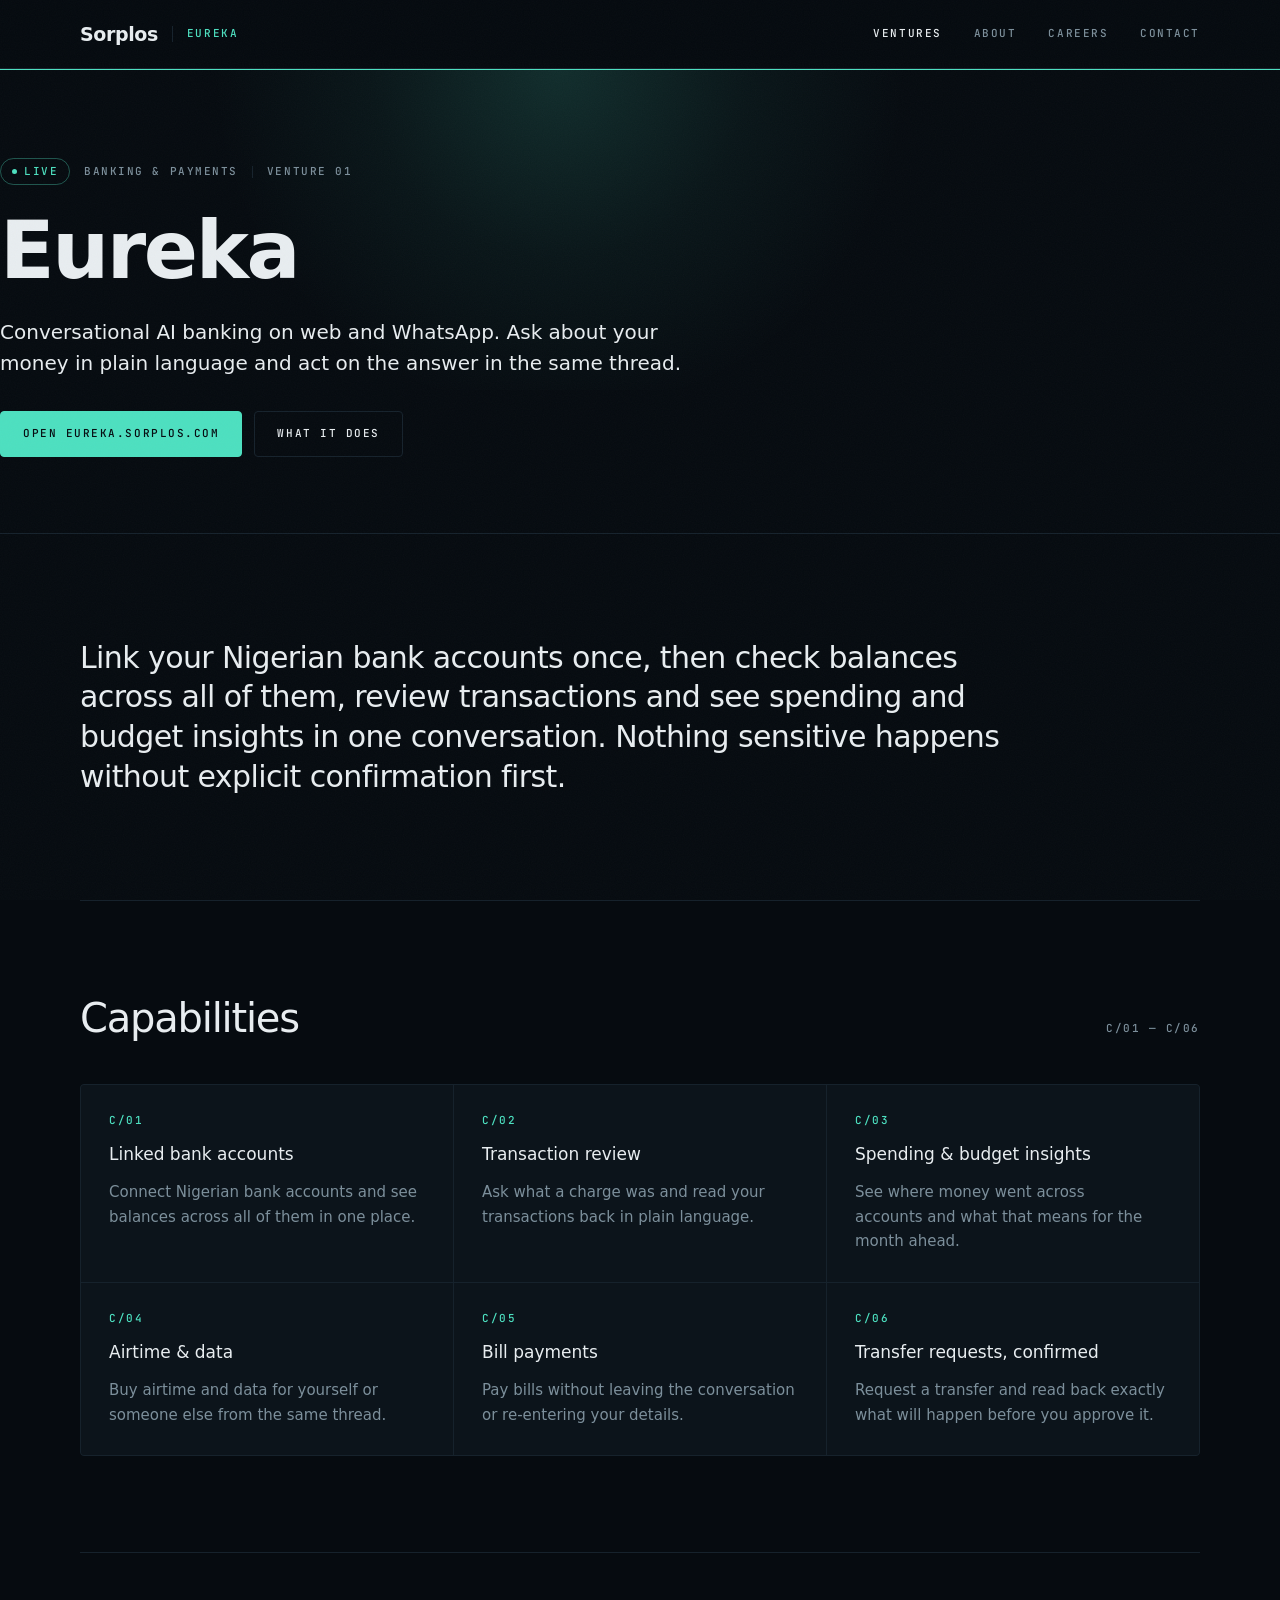
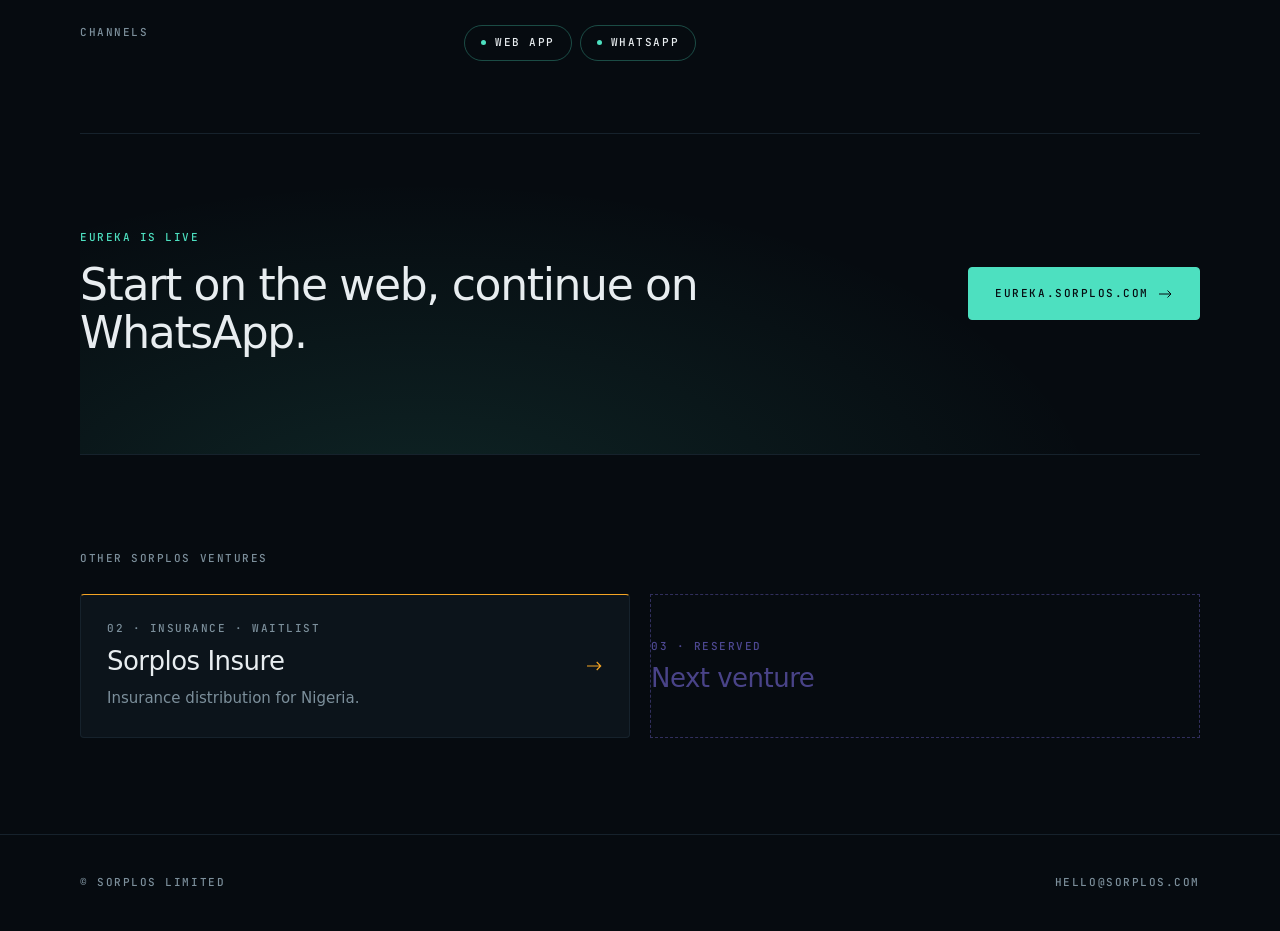
==== commit 5ab541a9: "Update footer copyright text to reflect company name change from "Sorplos Nigeria Limited" to "Sorpl" ====
--- a/ventures/eureka.html
+++ b/ventures/eureka.html
@@ -180,7 +180,7 @@
 </main>
 
 <footer class="footer footer--slim">
-  <span class="mono">© Sorplos Nigeria Limited (RC 9598821)</span>
+  <span class="mono">© Sorplos Limited</span>
   <a class="mono" href="mailto:hello@sorplos.com">hello@sorplos.com</a>
 </footer>
 
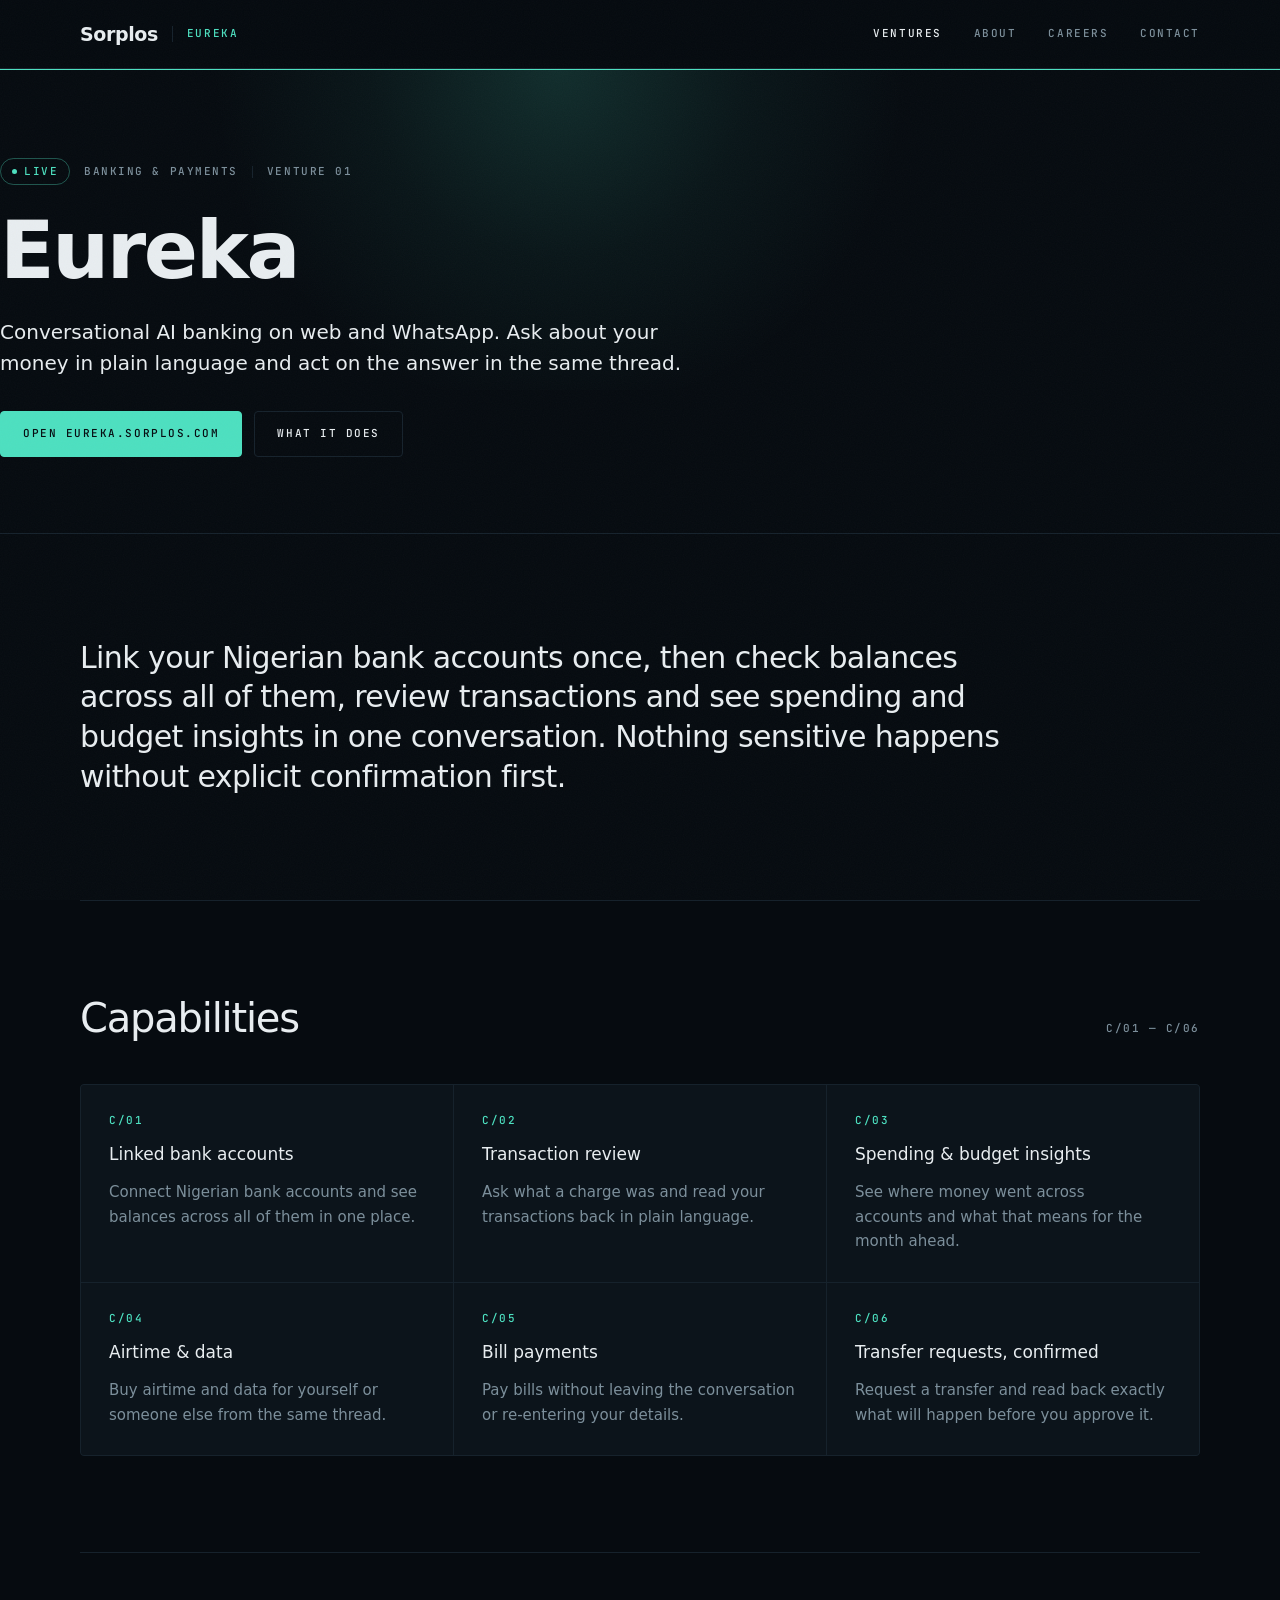
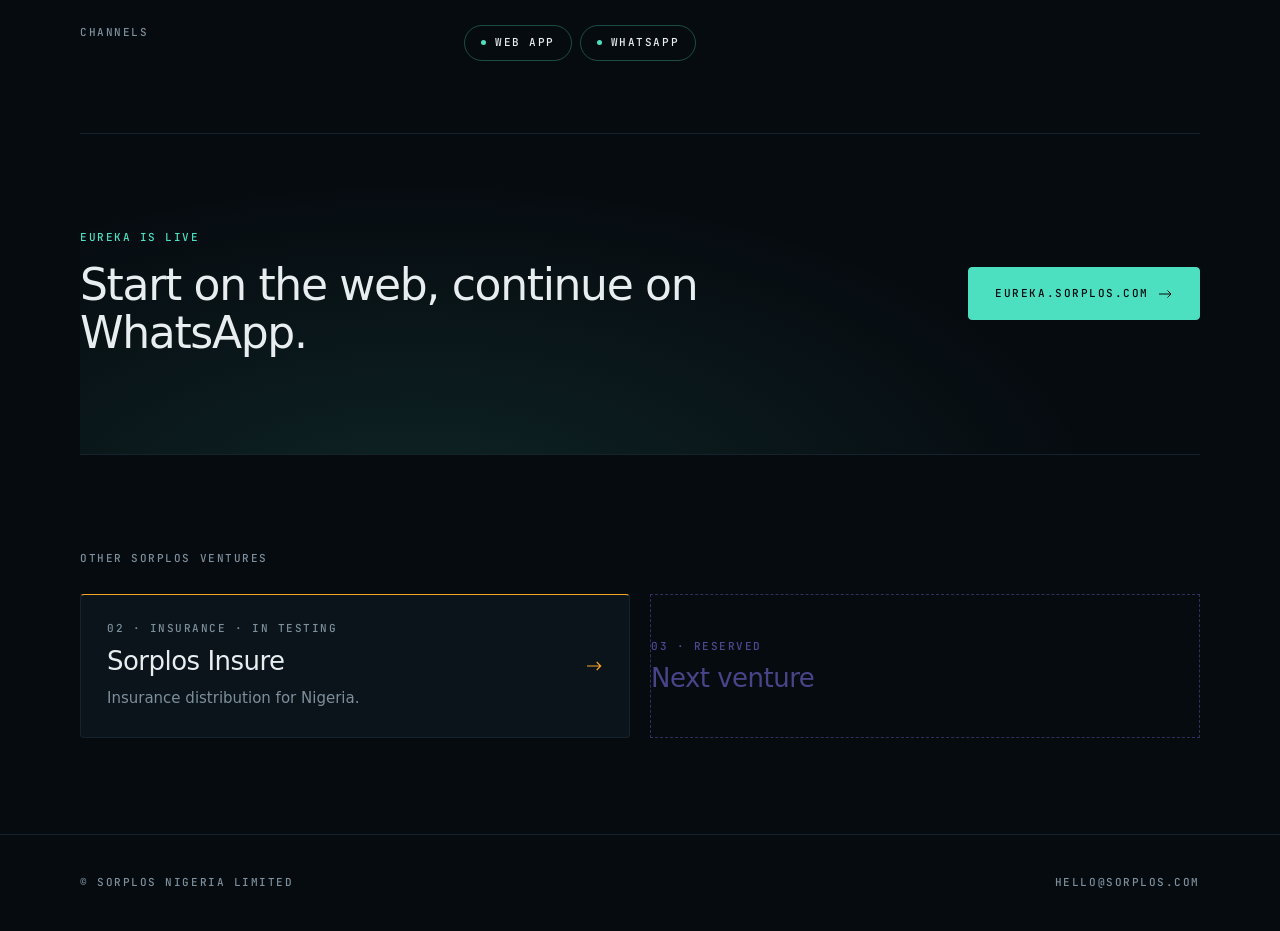
==== commit 857ca27b: "Correct the company facts on the site Sorplos Nigeria Limited as the parent and Sorplos Partnering I" ====
--- a/ventures/eureka.html
+++ b/ventures/eureka.html
@@ -163,7 +163,7 @@
       <div class="cross-links">
         <a class="cross-link" href="https://insure.sorplos.com">
           <div class="cross-link__text">
-            <span class="mono eyebrow">02 · Insurance · Waitlist</span>
+            <span class="mono eyebrow">02 · Insurance · In testing</span>
             <span class="h3">Sorplos Insure</span>
             <span class="body">Insurance distribution for Nigeria.</span>
           </div>
@@ -180,7 +180,7 @@
 </main>
 
 <footer class="footer footer--slim">
-  <span class="mono">© Sorplos Limited</span>
+  <span class="mono">© Sorplos Nigeria Limited</span>
   <a class="mono" href="mailto:hello@sorplos.com">hello@sorplos.com</a>
 </footer>
 
